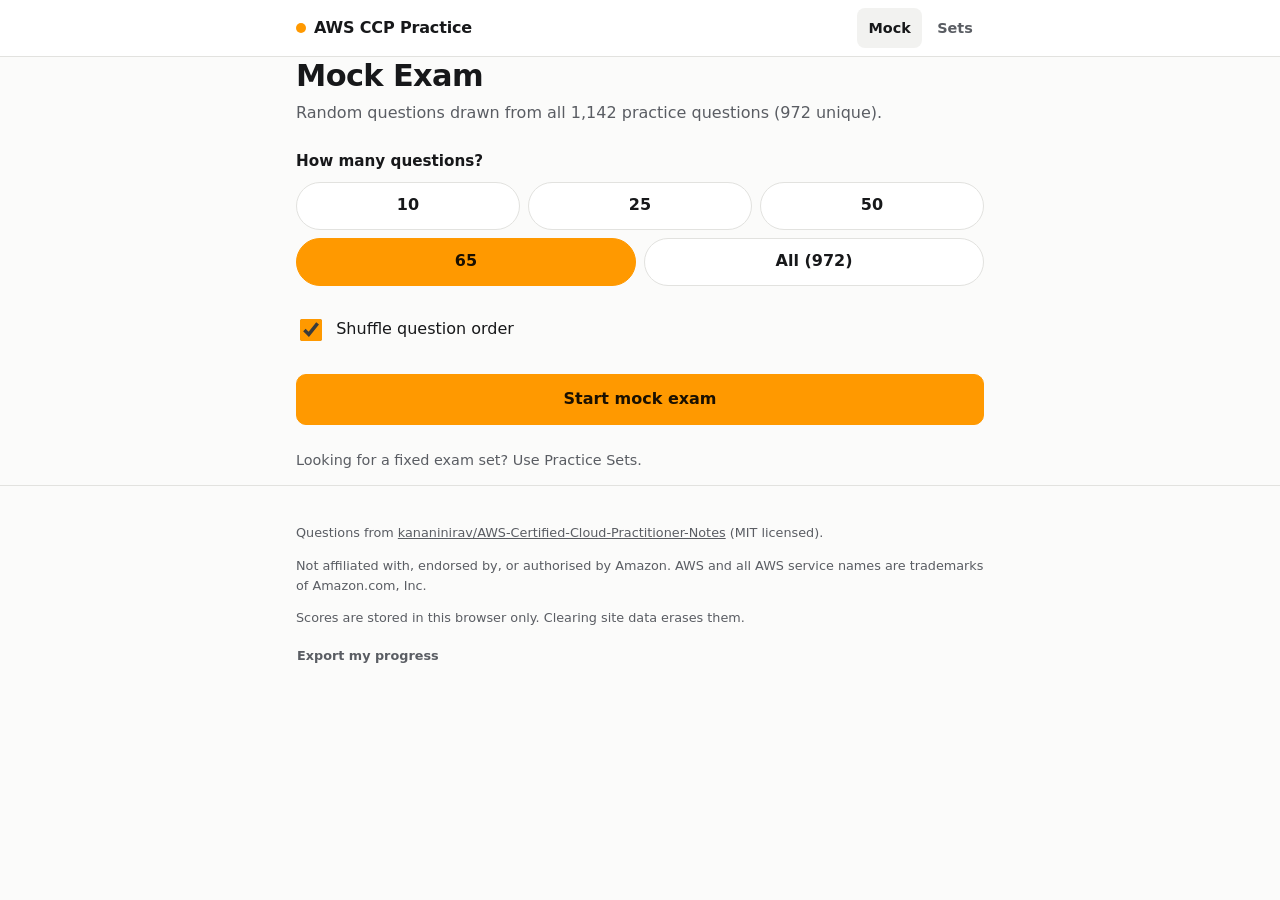
==== index.html @ cf1a23a7 "AWS CCP Practice: offline PWA reviewer for 1,142 Cloud Practitioner questions Static vanilla HTML/CS" ====
<!DOCTYPE html>
<html lang="en">
<head>
<meta charset="utf-8">
<meta name="viewport" content="width=device-width, initial-scale=1, viewport-fit=cover">
<title>Mock Exam · AWS CCP Practice</title>
<meta name="description" content="Practice for the AWS Certified Cloud Practitioner exam. 1,142 questions, works offline, scores stored on your device only.">
<meta name="theme-color" content="#ff9900">
<link rel="manifest" href="manifest.webmanifest">
<link rel="icon" href="assets/favicon.svg" type="image/svg+xml">
<link rel="apple-touch-icon" href="assets/icon-192.png">
<link rel="stylesheet" href="style.css">
<meta name="apple-mobile-web-app-capable" content="yes">
<meta name="apple-mobile-web-app-title" content="CCP Practice">
</head>
<body data-page="home">

<header class="site-header">
  <div class="wrap">
    <a class="brand" href="index.html"><span class="dot"></span>AWS CCP Practice</a>
    <nav class="nav" aria-label="Main">
      <a href="index.html" aria-current="page">Mock</a>
      <a href="sets.html">Sets</a>
    </nav>
  </div>
</header>

<main class="wrap" id="app">
  <p class="lede">Loading the question bank…</p>
</main>

<footer class="site-footer">
  <div class="wrap">
    <p>
      Questions from
      <a href="https://github.com/kananinirav/AWS-Certified-Cloud-Practitioner-Notes" target="_blank" rel="noopener noreferrer">kananinirav/AWS-Certified-Cloud-Practitioner-Notes</a>
      (MIT licensed).
    </p>
    <p>Not affiliated with, endorsed by, or authorised by Amazon. AWS and all AWS service names are trademarks of Amazon.com, Inc.</p>
    <p>Scores are stored in this browser only. Clearing site data erases them.</p>
    <p><button class="btn btn-ghost" type="button" id="export-btn" style="min-height:0;padding:.25rem 0">Export my progress</button></p>
  </div>
</footer>

<script src="app.js"></script>
<script>
  document.getElementById('export-btn').addEventListener('click', () => {
    const raw = localStorage.getItem('ccp:progress:v1') || '{}';
    const blob = new Blob([raw], { type: 'application/json' });
    const a = document.createElement('a');
    a.href = URL.createObjectURL(blob);
    a.download = 'aws-ccp-progress.json';
    a.click();
    URL.revokeObjectURL(a.href);
  });
</script>
</body>
</html>
---- style.css ----
/* ============================================================================
   AWS CCP Practice — styles. Accessible-minimal, mobile-first, one column.
   ========================================================================== */

:root {
  --accent: #ff9900;
  --accent-ink: #1a1000;
  --bg: #fbfbfa;
  --surface: #ffffff;
  --surface-2: #f2f2f0;
  --ink: #17181a;
  --ink-2: #5a5d63;
  --line: #e2e2df;
  --ok: #147a4b;
  --bad: #c0392b;
  --warn: #a63b00;
  --radius: 12px;
  --tap: 48px;
  --maxw: 720px;
  color-scheme: light dark;
}

@media (prefers-color-scheme: dark) {
  :root {
    --bg: #131416;
    --surface: #1c1e21;
    --surface-2: #25282c;
    --ink: #f0f1f3;
    --ink-2: #a2a7ae;
    --line: #33373c;
    --ok: #4ade80;
    --bad: #f87171;
    --warn: #fdba74;
    --accent-ink: #1a1000;
  }
}

* { box-sizing: border-box; }

html { -webkit-text-size-adjust: 100%; }

body {
  margin: 0;
  background: var(--bg);
  color: var(--ink);
  font-family: system-ui, -apple-system, "Segoe UI", Roboto, "Helvetica Neue", Arial, sans-serif;
  font-size: 1rem;
  line-height: 1.55;
  padding-bottom: env(safe-area-inset-bottom);
}

.wrap {
  max-width: var(--maxw);
  margin: 0 auto;
  padding: 0 1rem;
}

/* ------------------------------------------------------------------ header */

.site-header {
  border-bottom: 1px solid var(--line);
  background: var(--surface);
  position: sticky;
  top: 0;
  z-index: 20;
}

.site-header .wrap {
  display: flex;
  align-items: center;
  justify-content: space-between;
  gap: 0.75rem;
  min-height: 56px;
}

.brand {
  font-weight: 700;
  font-size: 1rem;
  letter-spacing: -0.01em;
  color: var(--ink);
  text-decoration: none;
  display: inline-flex;
  align-items: center;
  gap: 0.5rem;
}

.brand .dot {
  width: 10px;
  height: 10px;
  border-radius: 50%;
  background: var(--accent);
  flex: none;
}

.nav { display: flex; gap: 0.25rem; }

.nav a {
  color: var(--ink-2);
  text-decoration: none;
  font-size: 0.9rem;
  font-weight: 600;
  padding: 0.5rem 0.7rem;
  border-radius: 8px;
  min-height: 40px;
  display: inline-flex;
  align-items: center;
}

.nav a[aria-current="page"] { color: var(--ink); background: var(--surface-2); }
.nav a:hover { color: var(--ink); }

/* ------------------------------------------------------------------- main */

main { padding: 1.5rem 0 3rem; }

h1 { font-size: 1.5rem; line-height: 1.25; letter-spacing: -0.02em; margin: 0 0 0.4rem; }
h2 { font-size: 1.1rem; margin: 2rem 0 0.75rem; letter-spacing: -0.01em; }
p.lede { color: var(--ink-2); margin: 0 0 1.5rem; }

/* ------------------------------------------------------------------ cards */

.card {
  background: var(--surface);
  border: 1px solid var(--line);
  border-radius: var(--radius);
  padding: 1rem;
}

.set-list { display: grid; gap: 0.6rem; padding: 0; margin: 0; list-style: none; }

.set-item {
  display: flex;
  align-items: center;
  justify-content: space-between;
  gap: 0.75rem;
  width: 100%;
  min-height: var(--tap);
  padding: 0.8rem 1rem;
  background: var(--surface);
  border: 1px solid var(--line);
  border-radius: var(--radius);
  color: var(--ink);
  font: inherit;
  text-align: left;
  cursor: pointer;
}

.set-item:hover { border-color: var(--accent); }
.set-item:focus-visible { outline: 3px solid var(--accent); outline-offset: 2px; }

.set-item .name { font-weight: 600; }
.set-item .meta { color: var(--ink-2); font-size: 0.85rem; font-weight: 400; }

.badge {
  font-size: 0.78rem;
  font-weight: 700;
  padding: 0.25rem 0.5rem;
  border-radius: 999px;
  background: var(--surface-2);
  color: var(--ink-2);
  white-space: nowrap;
  flex: none;
}

.badge[data-tone="good"] { background: color-mix(in srgb, var(--ok) 18%, transparent); color: var(--ok); }
.badge[data-tone="mid"] { background: color-mix(in srgb, var(--accent) 25%, transparent); color: var(--warn); }
.badge[data-tone="bad"] { background: color-mix(in srgb, var(--bad) 16%, transparent); color: var(--bad); }

/* ----------------------------------------------------------------- inputs */

fieldset { border: 0; padding: 0; margin: 0 0 1.25rem; }
legend { font-weight: 700; font-size: 0.95rem; margin-bottom: 0.5rem; padding: 0; }

.chip-row { display: flex; flex-wrap: wrap; gap: 0.5rem; }

.chip {
  min-height: var(--tap);
  padding: 0.6rem 0.9rem;
  border-radius: 999px;
  border: 1.5px solid var(--line);
  background: var(--surface);
  color: var(--ink);
  font: inherit;
  font-weight: 600;
  font-variant-numeric: tabular-nums;
  cursor: pointer;
  flex: 1 1 calc(33.333% - 0.5rem);
  min-width: 0;
  white-space: nowrap;
}

.chip[aria-pressed="true"] {
  border-color: var(--accent);
  background: var(--accent);
  color: var(--accent-ink);
}

.chip:focus-visible { outline: 3px solid var(--accent); outline-offset: 2px; }

.switch {
  display: flex;
  align-items: center;
  gap: 0.7rem;
  min-height: var(--tap);
  cursor: pointer;
  user-select: none;
}

.switch input { width: 22px; height: 22px; accent-color: var(--accent); flex: none; }

/* ---------------------------------------------------------------- buttons */

.btn {
  display: inline-flex;
  align-items: center;
  justify-content: center;
  gap: 0.5rem;
  min-height: var(--tap);
  padding: 0.75rem 1.25rem;
  border-radius: 10px;
  border: 1.5px solid var(--line);
  background: var(--surface);
  color: var(--ink);
  font: inherit;
  font-weight: 650;
  cursor: pointer;
  text-decoration: none;
}

.btn:focus-visible { outline: 3px solid var(--accent); outline-offset: 2px; }
.btn:disabled { opacity: 0.45; cursor: not-allowed; }

.btn-primary {
  background: var(--accent);
  border-color: var(--accent);
  color: var(--accent-ink);
}

.btn-block { width: 100%; }
.btn-ghost { background: transparent; border-color: transparent; color: var(--ink-2); }
.btn-ghost:hover { background: var(--surface-2); color: var(--ink); }

.btn-row { display: flex; flex-wrap: wrap; gap: 0.6rem; margin-top: 1rem; }
.btn-row > .btn { flex: 1 1 auto; }

/* ------------------------------------------------------------ exam runner */

/* During an exam the screen is dedicated to the question: hide page chrome,
   and let the question list own the scroll. */
body.is-exam { padding-bottom: 0; }
body.is-exam .site-footer { display: none; }
body.is-exam main { padding: 0; }
body.is-exam .wrap { max-width: none; padding: 0; }

.exam {
  display: flex;
  flex-direction: column;
  min-height: calc(100dvh - 57px);
}

.exam-top { padding: 0.85rem 1rem 0; max-width: var(--maxw); margin: 0 auto; width: 100%; }

.progress {
  height: 6px;
  background: var(--surface-2);
  border-radius: 999px;
  overflow: hidden;
  margin-bottom: 0.55rem;
}

.progress > i {
  display: block;
  height: 100%;
  background: var(--accent);
  border-radius: 999px;
  transition: width 180ms ease;
}

@media (prefers-reduced-motion: reduce) {
  .progress > i { transition: none; }
}

.exam-stats {
  display: flex;
  justify-content: space-between;
  align-items: center;
  font-size: 0.85rem;
  color: var(--ink-2);
  gap: 0.5rem;
  max-width: var(--maxw);
  margin: 0 auto;
}

.exam-stats .clock { font-variant-numeric: tabular-nums; }

.exam-body { flex: 1; padding: 1.25rem 1rem 7rem; max-width: var(--maxw); margin: 0 auto; width: 100%; }

.exam-abandon {
  display: block;
  margin: 0 auto 1rem;
  max-width: var(--maxw);
}

.q-stem { font-size: 1.06rem; font-weight: 600; line-height: 1.5; margin: 0 0 1.1rem; }

.q-hint {
  display: inline-block;
  font-size: 0.78rem;
  font-weight: 700;
  text-transform: uppercase;
  letter-spacing: 0.04em;
  color: var(--warn);
  background: color-mix(in srgb, var(--accent) 20%, transparent);
  padding: 0.2rem 0.5rem;
  border-radius: 6px;
  margin-bottom: 0.7rem;
}

.options { display: grid; gap: 0.6rem; }

.option {
  display: flex;
  align-items: flex-start;
  gap: 0.75rem;
  padding: 0.85rem 1rem;
  min-height: var(--tap);
  border: 1.5px solid var(--line);
  border-radius: 10px;
  background: var(--surface);
  cursor: pointer;
  line-height: 1.45;
}

.option:hover { border-color: color-mix(in srgb, var(--accent) 60%, var(--line)); }

.option input {
  margin: 0.2rem 0 0;
  width: 20px;
  height: 20px;
  accent-color: var(--accent);
  flex: none;
}

.option .letter { font-weight: 700; color: var(--ink-2); flex: none; min-width: 1.1rem; }
.option:has(input:checked) { border-color: var(--accent); background: color-mix(in srgb, var(--accent) 8%, var(--surface)); }
.option:has(input:focus-visible) { outline: 3px solid var(--accent); outline-offset: 2px; }

/* Bottom action bar */
.exam-bar {
  position: fixed;
  left: 0;
  right: 0;
  bottom: 0;
  background: color-mix(in srgb, var(--surface) 92%, transparent);
  backdrop-filter: blur(8px);
  border-top: 1px solid var(--line);
  padding: 0.7rem 1rem calc(0.7rem + env(safe-area-inset-bottom));
  z-index: 30;
}

.exam-bar .inner {
  max-width: var(--maxw);
  margin: 0 auto;
  display: flex;
  align-items: center;
  gap: 0.5rem;
}

.exam-bar .btn { flex: 1 1 0; }

.counter-btn {
  flex: 0 0 auto;
  min-width: 76px;
  min-height: var(--tap);
  border-radius: 10px;
  border: 1.5px solid var(--line);
  background: var(--surface);
  color: var(--ink);
  font: inherit;
  font-weight: 700;
  font-variant-numeric: tabular-nums;
  cursor: pointer;
  padding: 0 0.5rem;
}

.counter-btn:focus-visible { outline: 3px solid var(--accent); outline-offset: 2px; }

/* Answer grid sheet */
.sheet-backdrop {
  position: fixed;
  inset: 0;
  background: rgba(0, 0, 0, 0.45);
  z-index: 40;
  display: flex;
  align-items: flex-end;
  justify-content: center;
}

.sheet {
  background: var(--surface);
  width: 100%;
  max-width: var(--maxw);
  border-radius: 16px 16px 0 0;
  padding: 1rem 1rem calc(1rem + env(safe-area-inset-bottom));
  max-height: 80dvh;
  overflow: auto;
}

.sheet h2 { margin: 0 0 0.75rem; font-size: 1rem; }

.grid { display: grid; grid-template-columns: repeat(auto-fill, minmax(46px, 1fr)); gap: 0.4rem; }

.grid button {
  min-height: 46px;
  border-radius: 8px;
  border: 1.5px solid var(--line);
  background: var(--surface);
  color: var(--ink-2);
  font: inherit;
  font-weight: 600;
  font-variant-numeric: tabular-nums;
  cursor: pointer;
}

.grid button[data-state="answered"] {
  background: color-mix(in srgb, var(--accent) 22%, var(--surface));
  border-color: color-mix(in srgb, var(--accent) 55%, var(--line));
  color: var(--ink);
}

/* Answering the current question should still read as "answered". */
.grid button[data-state="current"] {
  border-color: var(--accent);
  box-shadow: inset 0 0 0 2px var(--accent);
  color: var(--ink);
  font-weight: 800;
}

.grid button[data-state="current"][data-answered="true"] {
  background: color-mix(in srgb, var(--accent) 22%, var(--surface));
}

.grid button:focus-visible { outline: 3px solid var(--accent); outline-offset: 1px; }

.legend-row {
  display: flex;
  flex-wrap: wrap;
  gap: 1rem;
  margin: 0.9rem 0 0;
  font-size: 0.8rem;
  color: var(--ink-2);
}

.legend-row span { display: inline-flex; align-items: center; gap: 0.4rem; }
.legend-row i { width: 14px; height: 14px; border-radius: 4px; border: 1.5px solid var(--line); display: inline-block; }
.legend-row i[data-state="answered"] { background: color-mix(in srgb, var(--accent) 22%, var(--surface)); border-color: color-mix(in srgb, var(--accent) 55%, var(--line)); }

/* ----------------------------------------------------------------- results */

.score-hero {
  text-align: center;
  padding: 1.5rem 1rem;
  border-radius: var(--radius);
  background: var(--surface);
  border: 1px solid var(--line);
}

.score-big {
  font-size: 2.6rem;
  font-weight: 800;
  letter-spacing: -0.03em;
  line-height: 1.1;
  font-variant-numeric: tabular-nums;
}

.score-pct { color: var(--ink-2); font-size: 0.95rem; margin-top: 0.25rem; }

.review-list { display: grid; gap: 0.75rem; margin-top: 1rem; }

.review-item { border: 1px solid var(--line); border-radius: var(--radius); background: var(--surface); padding: 0.9rem 1rem; }
.review-item[data-result="correct"] { border-left: 4px solid var(--ok); }
.review-item[data-result="wrong"] { border-left: 4px solid var(--bad); }
.review-item[data-result="blank"] { border-left: 4px solid var(--ink-2); }

.review-item .rq { font-weight: 600; margin: 0 0 0.6rem; line-height: 1.45; }
.review-item .rq .num { color: var(--ink-2); font-weight: 700; margin-right: 0.4rem; }

.answer-line { font-size: 0.9rem; margin: 0.25rem 0; }
.answer-line .lbl { color: var(--ink-2); }
.answer-line .you { color: var(--bad); font-weight: 700; }
.answer-line .key { color: var(--ok); font-weight: 700; }
.answer-line .you.ok { color: var(--ok); }
.blank-note { color: var(--ink-2); font-style: italic; }

/* Review: full option text, with the correct answer and your pick marked */
.review-options {
  list-style: none;
  margin: 0.6rem 0 0;
  padding: 0;
  display: grid;
  gap: 0.35rem;
}

.review-option {
  display: grid;
  grid-template-columns: 1.1rem 1fr auto;
  gap: 0.55rem;
  align-items: baseline;
  padding: 0.5rem 0.7rem;
  border-radius: 8px;
  border: 1px solid var(--line);
  font-size: 0.92rem;
  line-height: 1.4;
}

.review-option .letter { color: var(--ink-2); font-weight: 700; }
.review-option .opt-text { min-width: 0; }

.review-option .opt-mark {
  font-size: 0.7rem;
  font-weight: 800;
  text-transform: uppercase;
  letter-spacing: 0.03em;
  white-space: nowrap;
  align-self: center;
}

/* The correct option is always shown, even if you got it wrong. */
.review-option[data-key="true"] {
  border-color: color-mix(in srgb, var(--ok) 55%, var(--line));
  background: color-mix(in srgb, var(--ok) 12%, var(--surface));
}
.review-option[data-key="true"] .letter { color: var(--ok); }
.review-option[data-key="true"] .opt-mark { color: var(--ok); }

/* What you picked, when it was wrong. */
.review-option[data-yours="true"][data-key="false"] {
  border-color: color-mix(in srgb, var(--bad) 55%, var(--line));
  background: color-mix(in srgb, var(--bad) 12%, var(--surface));
}
.review-option[data-yours="true"][data-key="false"] .letter { color: var(--bad); }
.review-option[data-yours="true"][data-key="false"] .opt-mark { color: var(--bad); }

.review-option[data-yours="true"][data-key="true"] .opt-mark { color: var(--ok); }

@media (max-width: 420px) {
  .review-option { grid-template-columns: 1.1rem 1fr; }
  .review-option .opt-mark { grid-column: 2; justify-self: start; }
}

.explain {
  margin-top: 0.7rem;
  padding-top: 0.7rem;
  border-top: 1px dashed var(--line);
  font-size: 0.9rem;
  color: var(--ink-2);
}

.explain a { color: var(--accent); word-break: break-word; }

/* ------------------------------------------------------------------ misc */

.site-footer {
  border-top: 1px solid var(--line);
  padding: 1.5rem 0 2rem;
  font-size: 0.8rem;
  color: var(--ink-2);
}

.site-footer a { color: var(--ink-2); }

.hide { display: none !important; }

.notice {
  background: var(--surface-2);
  border: 1px solid var(--line);
  border-radius: 10px;
  padding: 0.75rem 1rem;
  font-size: 0.88rem;
  color: var(--ink-2);
  margin: 1rem 0;
}

.empty { text-align: center; color: var(--ink-2); padding: 2rem 1rem; }

.row-between { display: flex; align-items: center; justify-content: space-between; gap: 0.75rem; }

.toggle-label { font-size: 0.9rem; color: var(--ink-2); }

@media (min-width: 640px) {
  h1 { font-size: 1.9rem; }
  .exam-body { padding-bottom: 6rem; }
}
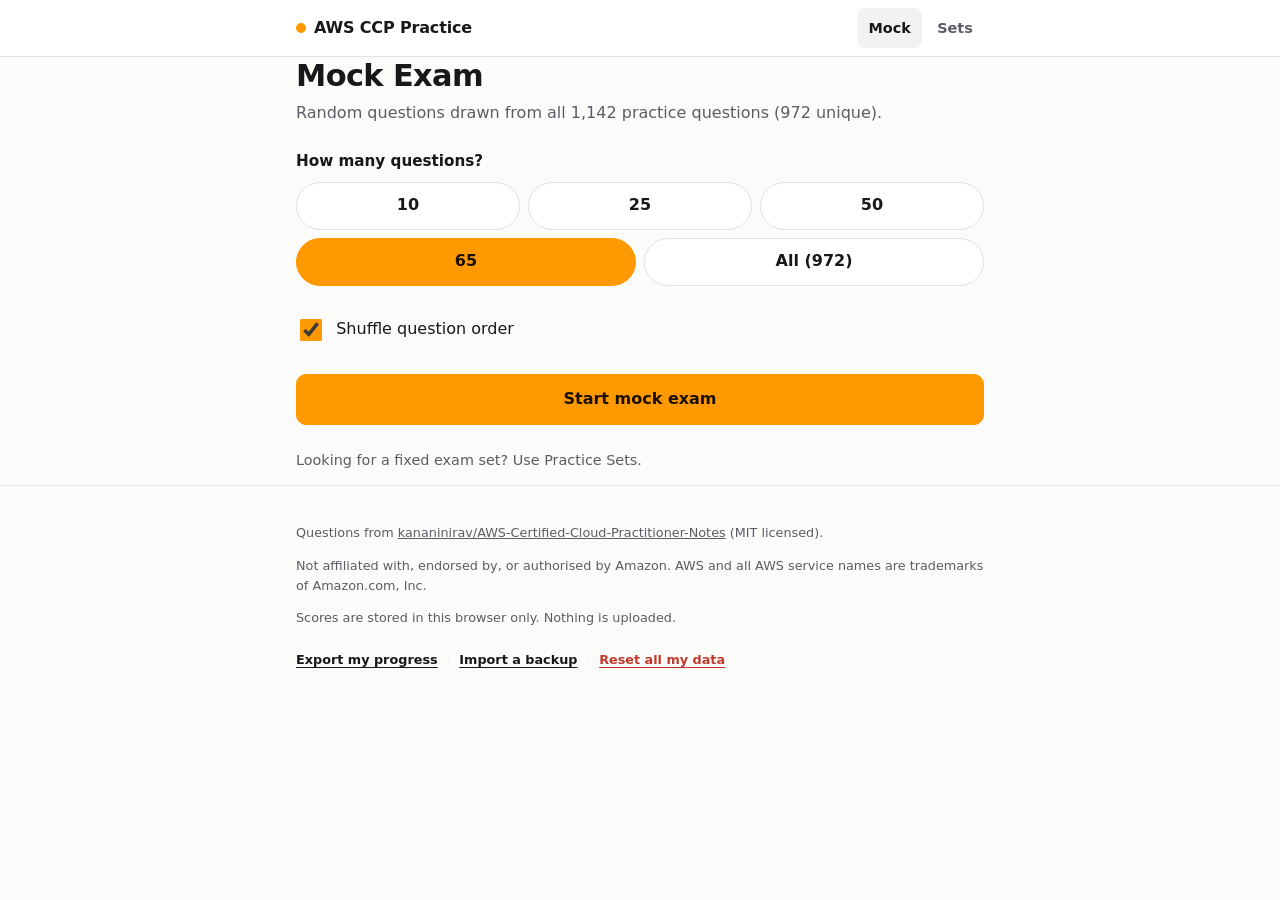
==== commit ef2df28e: "Add Reset all my data, plus import/export in a shared footer control Reset clears every ccp:* key be" ====
--- a/index.html
+++ b/index.html
@@ -37,22 +37,11 @@
       (MIT licensed).
     </p>
     <p>Not affiliated with, endorsed by, or authorised by Amazon. AWS and all AWS service names are trademarks of Amazon.com, Inc.</p>
-    <p>Scores are stored in this browser only. Clearing site data erases them.</p>
-    <p><button class="btn btn-ghost" type="button" id="export-btn" style="min-height:0;padding:.25rem 0">Export my progress</button></p>
+    <p>Scores are stored in this browser only. Nothing is uploaded.</p>
+    <div class="data-controls" data-data-controls></div>
   </div>
 </footer>
 
 <script src="app.js"></script>
-<script>
-  document.getElementById('export-btn').addEventListener('click', () => {
-    const raw = localStorage.getItem('ccp:progress:v1') || '{}';
-    const blob = new Blob([raw], { type: 'application/json' });
-    const a = document.createElement('a');
-    a.href = URL.createObjectURL(blob);
-    a.download = 'aws-ccp-progress.json';
-    a.click();
-    URL.revokeObjectURL(a.href);
-  });
-</script>
 </body>
 </html>
--- a/style.css
+++ b/style.css
@@ -569,6 +569,37 @@
 
 .site-footer a { color: var(--ink-2); }
 
+/* Footer data controls: Export · Import · Reset */
+.data-controls { margin-top: 1rem; }
+
+.data-controls-row {
+  display: flex;
+  flex-wrap: wrap;
+  align-items: center;
+  gap: 0.35rem 0.55rem;
+}
+
+.data-controls .sep { color: var(--line); }
+
+.btn-link {
+  background: none;
+  border: 0;
+  padding: 0.4rem 0;
+  font: inherit;
+  font-weight: 650;
+  color: var(--ink);
+  text-decoration: underline;
+  text-underline-offset: 3px;
+  cursor: pointer;
+  border-radius: 4px;
+}
+
+.btn-link:hover { color: var(--accent); }
+.btn-link:focus-visible { outline: 3px solid var(--accent); outline-offset: 2px; }
+
+.btn-link-danger { color: var(--bad); }
+.btn-link-danger:hover { color: var(--bad); filter: brightness(1.15); }
+
 .hide { display: none !important; }
 
 .notice {
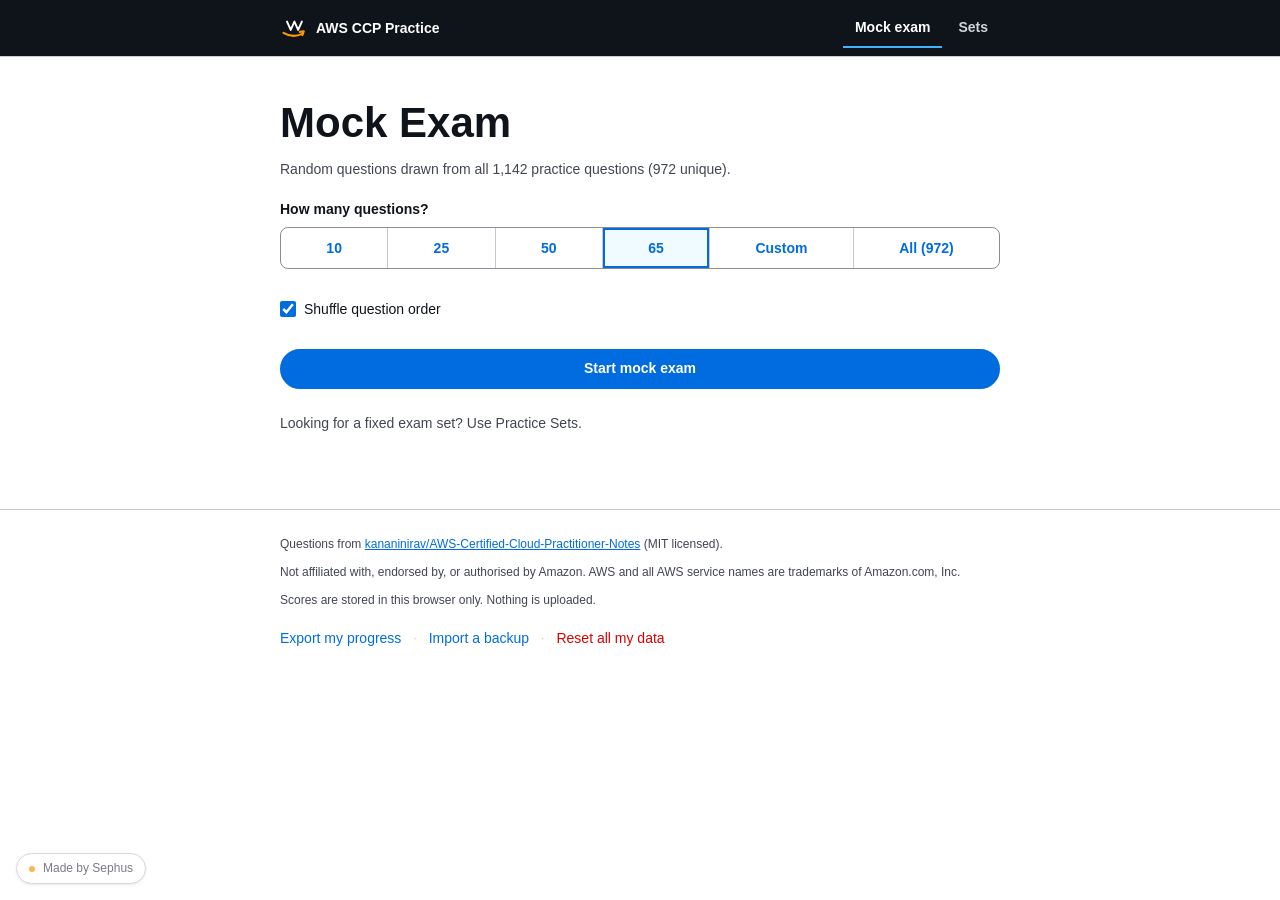
==== commit 689c8776: "Apply the AWS Cloudscape design system; add custom count and Sephus credit Design system: - style.cs" ====
--- a/index.html
+++ b/index.html
@@ -9,7 +9,7 @@
 <link rel="manifest" href="manifest.webmanifest">
 <link rel="icon" href="assets/favicon.svg" type="image/svg+xml">
 <link rel="apple-touch-icon" href="assets/icon-192.png">
-<link rel="stylesheet" href="style.css">
+<link rel="stylesheet" href="style.css?v=9">
 <meta name="apple-mobile-web-app-capable" content="yes">
 <meta name="apple-mobile-web-app-title" content="CCP Practice">
 </head>
@@ -17,10 +17,17 @@
 
 <header class="site-header">
   <div class="wrap">
-    <a class="brand" href="index.html"><span class="dot"></span>AWS CCP Practice</a>
+    <a class="brand" href="index.html">
+      <svg width="28" height="28" viewBox="0 0 32 32" aria-hidden="true" focusable="false">
+        <path d="M4 21.5c5.6 3.4 13 5 21.4 1.2" fill="none" stroke="#ff9900" stroke-width="2.4" stroke-linecap="round"/>
+        <path d="M22.6 20.4l4.6-.7-1.6 4.4" fill="none" stroke="#ff9900" stroke-width="2.4" stroke-linecap="round" stroke-linejoin="round"/>
+        <path d="M8 8.6l4.3 9.6 4.2-9.6 4.2 9.6L25 8.6" fill="none" stroke="#ffffff" stroke-width="2.2" stroke-linecap="round" stroke-linejoin="round"/>
+      </svg>
+      AWS CCP Practice
+    </a>
     <nav class="nav" aria-label="Main">
-      <a href="index.html" aria-current="page">Mock</a>
-      <a href="sets.html">Sets</a>
+      <a href="index.html" aria-current="page" title="Mock exam">Mock exam</a>
+      <a href="sets.html" title="Practice sets">Sets</a>
     </nav>
   </div>
 </header>
@@ -42,6 +49,6 @@
   </div>
 </footer>
 
-<script src="app.js"></script>
+<script src="app.js?v=9"></script>
 </body>
 </html>
--- a/style.css
+++ b/style.css
@@ -1,256 +1,709 @@
 /* ============================================================================
-   AWS CCP Practice — styles. Accessible-minimal, mobile-first, one column.
+   AWS CCP Practice — styles
+
+   Built on the AWS Cloudscape design system visual foundation.
+   https://cloudscape.design/foundation/visual-foundation/
+
+   Custom properties below mirror Cloudscape CTI token names
+   (Category > Type > Item > State), and their values are copied from the official
+   @cloudscape-design/design-tokens package (index-visual-refresh.json) rather than
+   eyeballed. Reference the variables below in component styles; never write raw
+   hex values inline.
+
+   We are not loading Cloudscape's React component library — this is vanilla DOM —
+   so the components here are custom, but they follow Cloudscape's visual specs:
+   pill buttons (radius 20px), 16px containers, 8px inputs, 14px Open Sans body,
+   blue primary actions, and strict light/dark parity.
    ========================================================================== */
 
 :root {
-  --accent: #ff9900;
-  --accent-ink: #1a1000;
-  --bg: #fbfbfa;
-  --surface: #ffffff;
-  --surface-2: #f2f2f0;
-  --ink: #17181a;
-  --ink-2: #5a5d63;
-  --line: #e2e2df;
-  --ok: #147a4b;
-  --bad: #c0392b;
-  --warn: #a63b00;
-  --radius: 12px;
-  --tap: 48px;
-  --maxw: 720px;
   color-scheme: light dark;
+
+  /* --- Typography ------------------------------------------------------- */
+  --font-family-base: 'Open Sans', 'Helvetica Neue', Roboto, Arial, sans-serif;
+  --font-family-monospace: Monaco, Menlo, Consolas, 'Courier Prime', Courier, monospace;
+
+  --font-size-body-s: 12px;
+  --font-size-body-m: 14px;
+  --font-size-heading-xs: 14px;
+  --font-size-heading-s: 16px;
+  --font-size-heading-m: 18px;
+  --font-size-heading-l: 20px;
+  --font-size-heading-xl: 24px;
+  --font-size-display-l: 42px;
+
+  --line-height-body-m: 20px;
+  --line-height-heading-l: 24px;
+
+  --font-weight-bold: 700;
+  --font-weight-normal: 400;
+
+  /* --- Border radii ----------------------------------------------------- */
+  --border-radius-container: 16px;
+  --border-radius-button: 20px;
+  --border-radius-input: 8px;
+  --border-radius-badge: 4px;
+  --border-radius-item: 8px;
+
+  --border-width-button: 2px;
+  --border-width-field: 1px;
+
+  /* --- Spacing (Cloudscape "comfortable" density) ----------------------- */
+  --space-xxxs: 2px;
+  --space-xxs: 4px;
+  --space-xs: 8px;
+  --space-s: 12px;
+  --space-m: 16px;
+  --space-l: 20px;
+  --space-xl: 24px;
+  --space-xxl: 32px;
+  --space-xxxl: 40px;
+
+  --space-container-horizontal: 20px;
+  --space-button-horizontal: 20px;
+  --space-card-horizontal: 20px;
+  --space-card-vertical: 16px;
+
+  /* --- Colour: light mode ----------------------------------------------- */
+  --color-background-layout-main: #ffffff;
+  --color-background-container-content: #ffffff;
+  --color-background-container-header: #ffffff;
+  --color-background-input-default: #ffffff;
+  --color-background-control-default: #ffffff;
+  --color-background-button-normal-default: #ffffff;
+  --color-background-button-normal-hover: #f0fbff;
+  --color-background-button-primary-default: #006ce0;
+  --color-background-button-primary-hover: #002b66;
+  --color-background-button-primary-active: #002b66;
+  --color-background-item-selected: #f0fbff;
+  --color-background-status-success: #effff1;
+  --color-background-status-error: #fff5f5;
+  --color-background-status-warning: #fffcef;
+  --color-background-status-info: #f0fbff;
+
+  --color-border-divider-default: #c6c6cd;
+  --color-border-input-default: #8c8c94;
+  --color-border-input-focused: #006ce0;
+  --color-border-item-focused: #006ce0;
+  --color-border-item-selected: #006ce0;
+  --color-border-button-normal-default: #006ce0;
+  --color-border-status-success: #00802f;
+  --color-border-status-error: #db0000;
+  --color-border-status-warning: #855900;
+
+  --color-text-body-default: #0f141a;
+  --color-text-body-secondary: #424650;
+  --color-text-heading-default: #0f141a;
+  --color-text-label: #0f141a;
+  --color-text-interactive-default: #424650;
+  --color-text-interactive-hover: #0f141a;
+  --color-text-accent: #006ce0;
+  --color-text-button-primary-default: #ffffff;
+  --color-text-button-normal-default: #006ce0;
+  --color-text-status-success: #00802f;
+  --color-text-status-error: #db0000;
+  --color-text-status-warning: #855900;
+  --color-text-status-info: #006ce0;
+
+  --color-background-control-checked: #006ce0;
+  --color-foreground-control-default: #ffffff;
+
+  --color-shadow-default: rgba(0, 7, 22, 0.12);
+  --color-shadow-scrim: rgba(0, 7, 22, 0.5);
 }
 
 @media (prefers-color-scheme: dark) {
   :root {
-    --bg: #131416;
-    --surface: #1c1e21;
-    --surface-2: #25282c;
-    --ink: #f0f1f3;
-    --ink-2: #a2a7ae;
-    --line: #33373c;
-    --ok: #4ade80;
-    --bad: #f87171;
-    --warn: #fdba74;
-    --accent-ink: #1a1000;
+    --color-background-layout-main: #161d26;
+    --color-background-container-content: #161d26;
+    --color-background-container-header: #161d26;
+    --color-background-input-default: #161d26;
+    --color-background-control-default: #161d26;
+    --color-background-button-normal-default: #161d26;
+    --color-background-button-normal-hover: #1b232d;
+    --color-background-button-primary-default: #42b4ff;
+    --color-background-button-primary-hover: #75cfff;
+    --color-background-button-primary-active: #42b4ff;
+    --color-background-item-selected: #001129;
+    --color-background-status-success: #001401;
+    --color-background-status-error: #1f0000;
+    --color-background-status-warning: #1f1200;
+    --color-background-status-info: #001129;
+
+    --color-border-divider-default: #424650;
+    --color-border-input-default: #656871;
+    --color-border-input-focused: #42b4ff;
+    --color-border-item-focused: #42b4ff;
+    --color-border-item-selected: #42b4ff;
+    --color-border-button-normal-default: #42b4ff;
+    --color-border-status-success: #2bb534;
+    --color-border-status-error: #ff7a7a;
+    --color-border-status-warning: #fbd332;
+
+    --color-text-body-default: #c6c6cd;
+    --color-text-body-secondary: #c6c6cd;
+    --color-text-heading-default: #ebebf0;
+    --color-text-label: #dedee3;
+    --color-text-interactive-default: #dedee3;
+    --color-text-interactive-hover: #f9f9fa;
+    --color-text-accent: #42b4ff;
+    --color-text-button-primary-default: #0f141a;
+    --color-text-button-normal-default: #42b4ff;
+    --color-text-status-success: #2bb534;
+    --color-text-status-error: #ff7a7a;
+    --color-text-status-warning: #fbd332;
+    --color-text-status-info: #42b4ff;
+
+    --color-background-control-checked: #42b4ff;
+    --color-foreground-control-default: #161d26;
+
+    --color-shadow-default: rgba(0, 0, 0, 0.4);
+    --color-shadow-scrim: rgba(0, 0, 0, 0.6);
   }
 }
 
-* { box-sizing: border-box; }
-
-html { -webkit-text-size-adjust: 100%; }
+/* ------------------------------------------------------------------ base */
+
+*,
+*::before,
+*::after {
+  box-sizing: border-box;
+}
+
+html {
+  -webkit-text-size-adjust: 100%;
+}
 
 body {
   margin: 0;
-  background: var(--bg);
-  color: var(--ink);
-  font-family: system-ui, -apple-system, "Segoe UI", Roboto, "Helvetica Neue", Arial, sans-serif;
-  font-size: 1rem;
-  line-height: 1.55;
+  background: var(--color-background-layout-main);
+  color: var(--color-text-body-default);
+  font-family: var(--font-family-base);
+  font-size: var(--font-size-body-m);
+  line-height: var(--line-height-body-m);
   padding-bottom: env(safe-area-inset-bottom);
+  -webkit-font-smoothing: antialiased;
 }
 
 .wrap {
-  max-width: var(--maxw);
+  max-width: 760px;
   margin: 0 auto;
-  padding: 0 1rem;
-}
-
-/* ------------------------------------------------------------------ header */
-
+  padding: 0 var(--space-container-horizontal);
+}
+
+/* ------------------------------------------------------------ typography */
+
+h1 {
+  font-size: var(--font-size-heading-xl);
+  line-height: 1.3;
+  font-weight: var(--font-weight-bold);
+  color: var(--color-text-heading-default);
+  letter-spacing: normal;
+  margin: 0 0 var(--space-xs);
+}
+
+h2 {
+  font-size: var(--font-size-heading-l);
+  line-height: var(--line-height-heading-l);
+  font-weight: var(--font-weight-bold);
+  color: var(--color-text-heading-default);
+  margin: var(--space-xl) 0 var(--space-s);
+}
+
+p {
+  margin: 0 0 var(--space-s);
+}
+
+.lede {
+  color: var(--color-text-body-secondary);
+  margin: 0 0 var(--space-l);
+}
+
+/* --------------------------------------------------------------- header */
+
+/* Cloudscape "home header" band: always dark, regardless of mode. */
 .site-header {
-  border-bottom: 1px solid var(--line);
-  background: var(--surface);
+  background: #0f141a;
   position: sticky;
   top: 0;
   z-index: 20;
+  box-shadow: 0 1px 0 rgba(0, 0, 0, 0.2);
 }
 
 .site-header .wrap {
   display: flex;
   align-items: center;
   justify-content: space-between;
-  gap: 0.75rem;
+  gap: var(--space-s);
   min-height: 56px;
+  flex-wrap: wrap;
+  padding-top: var(--space-xs);
+  padding-bottom: var(--space-xs);
 }
 
 .brand {
-  font-weight: 700;
-  font-size: 1rem;
-  letter-spacing: -0.01em;
-  color: var(--ink);
+  display: inline-flex;
+  align-items: center;
+  gap: var(--space-xs);
+  color: #ffffff;
+  font-weight: var(--font-weight-bold);
+  font-size: var(--font-size-heading-xs);
   text-decoration: none;
-  display: inline-flex;
-  align-items: center;
-  gap: 0.5rem;
-}
-
-.brand .dot {
-  width: 10px;
-  height: 10px;
-  border-radius: 50%;
-  background: var(--accent);
+  white-space: nowrap;
+  min-width: 0;
+}
+
+.brand:focus-visible {
+  outline: 2px solid #42b4ff;
+  outline-offset: 2px;
+  border-radius: var(--border-radius-badge);
+}
+
+/* The AWS smile-arrow, drawn small. Replaces the old orange dot. */
+.brand svg {
   flex: none;
-}
-
-.nav { display: flex; gap: 0.25rem; }
-
+  display: block;
+}
+
+.nav {
+  display: flex;
+  align-items: center;
+  gap: var(--space-xxs);
+}
+
+/* Cloudscape top-navigation links: subtle, underline on hover/current. */
 .nav a {
-  color: var(--ink-2);
+  color: #d1d5db;
   text-decoration: none;
-  font-size: 0.9rem;
-  font-weight: 600;
-  padding: 0.5rem 0.7rem;
-  border-radius: 8px;
+  font-size: var(--font-size-body-m);
+  font-weight: var(--font-weight-bold);
+  padding: var(--space-xs) var(--space-s);
+  border-radius: var(--border-radius-input);
   min-height: 40px;
   display: inline-flex;
   align-items: center;
-}
-
-.nav a[aria-current="page"] { color: var(--ink); background: var(--surface-2); }
-.nav a:hover { color: var(--ink); }
-
-/* ------------------------------------------------------------------- main */
-
-main { padding: 1.5rem 0 3rem; }
-
-h1 { font-size: 1.5rem; line-height: 1.25; letter-spacing: -0.02em; margin: 0 0 0.4rem; }
-h2 { font-size: 1.1rem; margin: 2rem 0 0.75rem; letter-spacing: -0.01em; }
-p.lede { color: var(--ink-2); margin: 0 0 1.5rem; }
-
-/* ------------------------------------------------------------------ cards */
-
-.card {
-  background: var(--surface);
-  border: 1px solid var(--line);
-  border-radius: var(--radius);
-  padding: 1rem;
-}
-
-.set-list { display: grid; gap: 0.6rem; padding: 0; margin: 0; list-style: none; }
-
+  border-bottom: 2px solid transparent;
+  white-space: nowrap;
+}
+
+.nav a:hover {
+  color: #ffffff;
+  background: rgba(255, 255, 255, 0.08);
+}
+
+.nav a[aria-current='page'] {
+  color: #ffffff;
+  border-bottom-color: #42b4ff;
+  border-radius: 0;
+}
+
+.nav a:focus-visible {
+  outline: 2px solid #42b4ff;
+  outline-offset: 2px;
+}
+
+/* ----------------------------------------------------------------- main */
+
+/* main carries .wrap too, so its horizontal padding would otherwise be reset by
+   .wrap's shorthand. Target the element's own role explicitly. */
+main,
+main.wrap {
+  padding-top: var(--space-xxl);
+  padding-bottom: var(--space-xxxl);
+}
+
+@media (min-width: 640px) {
+  main,
+  main.wrap {
+    padding-top: var(--space-xxxl);
+    padding-bottom: 64px;
+  }
+}
+
+/* ----------------------------------------------------------- containers */
+
+/* Cloudscape Container: 16px radius, header divider, padded content. */
+.container {
+  background: var(--color-background-container-content);
+  border: 1px solid var(--color-border-divider-default);
+  border-radius: var(--border-radius-container);
+  padding: var(--space-card-vertical) var(--space-card-horizontal);
+}
+
+.container-header {
+  font-size: var(--font-size-heading-s);
+  font-weight: var(--font-weight-bold);
+  color: var(--color-text-heading-default);
+  margin: 0 0 var(--space-s);
+}
+
+/* ------------------------------------------------------- button family */
+
+/* Cloudscape Button: pill, 2px border, bold label, 32px tall minimum. */
+.btn {
+  display: inline-flex;
+  align-items: center;
+  justify-content: center;
+  gap: var(--space-xs);
+  min-height: 40px;
+  padding: 8px var(--space-button-horizontal);
+  border-radius: var(--border-radius-button);
+  border: var(--border-width-button) solid var(--color-border-button-normal-default);
+  background: var(--color-background-button-normal-default);
+  color: var(--color-text-button-normal-default);
+  font-family: inherit;
+  font-size: var(--font-size-body-m);
+  font-weight: var(--font-weight-bold);
+  line-height: 1.4;
+  text-align: center;
+  text-decoration: none;
+  cursor: pointer;
+  transition: background-color 100ms linear, border-color 100ms linear;
+}
+
+.btn:hover {
+  background: var(--color-background-button-normal-hover);
+}
+
+.btn:focus-visible {
+  outline: 2px solid var(--color-border-item-focused);
+  outline-offset: 2px;
+}
+
+.btn:disabled {
+  border-color: var(--color-border-input-default);
+  background: transparent;
+  color: var(--color-text-body-secondary);
+  opacity: 0.6;
+  cursor: not-allowed;
+}
+
+/* The single primary action on a page. */
+.btn-primary {
+  background: var(--color-background-button-primary-default);
+  border-color: var(--color-background-button-primary-default);
+  color: var(--color-text-button-primary-default);
+}
+
+.btn-primary:hover {
+  background: var(--color-background-button-primary-hover);
+  border-color: var(--color-background-button-primary-hover);
+}
+
+.btn-primary:disabled {
+  background: var(--color-border-input-default);
+  border-color: var(--color-border-input-default);
+  color: var(--color-text-button-primary-default);
+  opacity: 0.5;
+}
+
+/* Destructive confirmation. Deliberately NOT primary: Cloudscape reserves the
+   primary variant for the page's main task. */
+.btn-danger {
+  border-color: var(--color-border-status-error);
+  background: transparent;
+  color: var(--color-text-status-error);
+}
+
+.btn-danger:hover {
+  background: var(--color-background-status-error);
+}
+
+/* Text-only action, for tertiary links in footers and toolbars. */
+.btn-link {
+  background: none;
+  border: 0;
+  padding: var(--space-xxs) 0;
+  font-family: inherit;
+  font-size: var(--font-size-body-m);
+  font-weight: var(--font-weight-normal);
+  color: var(--color-text-accent);
+  text-decoration: none;
+  cursor: pointer;
+  border-radius: var(--border-radius-badge);
+}
+
+.btn-link:hover {
+  color: var(--color-text-interactive-hover);
+  text-decoration: underline;
+}
+
+.btn-link:focus-visible {
+  outline: 2px solid var(--color-border-item-focused);
+  outline-offset: 2px;
+}
+
+.btn-link-danger {
+  color: var(--color-text-status-error);
+}
+
+.btn-link-danger:hover {
+  color: var(--color-text-status-error);
+}
+
+.btn-block {
+  width: 100%;
+}
+
+.btn-row {
+  display: flex;
+  flex-wrap: wrap;
+  align-items: center;
+  gap: var(--space-xs);
+  margin-top: var(--space-m);
+}
+
+/* --------------------------------------------------------------- fields */
+
+fieldset {
+  border: 0;
+  padding: 0;
+  margin: 0 0 var(--space-l);
+}
+
+legend,
+.field-label {
+  display: block;
+  font-size: var(--font-size-body-m);
+  font-weight: var(--font-weight-bold);
+  color: var(--color-text-label);
+  margin-bottom: var(--space-xs);
+  padding: 0;
+}
+
+/* Cloudscape segmented control for mutually-exclusive density options. */
+.segmented {
+  display: flex;
+  flex-wrap: wrap;
+  gap: 0;
+  width: 100%;
+  border: var(--border-width-field) solid var(--color-border-input-default);
+  border-radius: var(--border-radius-input);
+  overflow: hidden;
+  background: var(--color-background-input-default);
+}
+
+.segmented button {
+  flex: 1 1 auto;
+  min-width: 64px;
+  min-height: 40px;
+  padding: var(--space-xs) var(--space-s);
+  border: 0;
+  border-right: var(--border-width-field) solid var(--color-border-divider-default);
+  background: transparent;
+  color: var(--color-text-button-normal-default);
+  font-family: inherit;
+  font-size: var(--font-size-body-m);
+  font-weight: var(--font-weight-bold);
+  font-variant-numeric: tabular-nums;
+  cursor: pointer;
+  transition: background-color 100ms linear;
+}
+
+.segmented button:last-child {
+  border-right: 0;
+}
+
+.segmented button:hover {
+  background: var(--color-background-button-normal-hover);
+}
+
+.segmented button[aria-pressed='true'] {
+  background: var(--color-background-item-selected);
+  color: var(--color-text-accent);
+  box-shadow: inset 0 0 0 2px var(--color-border-item-selected);
+}
+
+.segmented button:focus-visible {
+  outline: 2px solid var(--color-border-item-focused);
+  outline-offset: -2px;
+}
+
+/* Cloudscape Input: 8px radius, 1px border, 40px tall focused ring. */
+.input {
+  display: block;
+  width: 100%;
+  max-width: 220px;
+  min-height: 40px;
+  padding: var(--space-xs) var(--space-s);
+  border: var(--border-width-field) solid var(--color-border-input-default);
+  border-radius: var(--border-radius-input);
+  background: var(--color-background-input-default);
+  color: var(--color-text-body-default);
+  font-family: inherit;
+  font-size: var(--font-size-body-m);
+  font-variant-numeric: tabular-nums;
+}
+
+.input:hover {
+  border-color: var(--color-border-item-focused);
+}
+
+.input:focus {
+  outline: none;
+  border-color: var(--color-border-input-focused);
+  box-shadow: inset 0 0 0 1px var(--color-border-input-focused);
+}
+
+.input[aria-invalid='true'] {
+  border-color: var(--color-border-status-error);
+}
+
+.input[aria-invalid='true']:focus {
+  border-color: var(--color-border-status-error);
+  box-shadow: inset 0 0 0 1px var(--color-border-status-error);
+}
+
+.field-hint {
+  display: block;
+  margin-top: var(--space-xxs);
+  font-size: var(--font-size-body-s);
+  color: var(--color-text-body-secondary);
+}
+
+.field-error {
+  display: block;
+  margin-top: var(--space-xxs);
+  font-size: var(--font-size-body-s);
+  font-weight: var(--font-weight-bold);
+  color: var(--color-text-status-error);
+}
+
+.field-error:empty {
+  display: none;
+}
+
+.custom-count {
+  margin-top: var(--space-s);
+  padding: var(--space-s) var(--space-m);
+  border: 1px solid var(--color-border-divider-default);
+  border-radius: var(--border-radius-input);
+  background: var(--color-background-container-content);
+}
+
+/* Checkbox row */.switch {
+  display: flex;
+  align-items: center;
+  gap: var(--space-xs);
+  min-height: 40px;
+  cursor: pointer;
+  user-select: none;
+  color: var(--color-text-label);
+  font-size: var(--font-size-body-m);
+}
+
+.switch input {
+  width: 16px;
+  height: 16px;
+  accent-color: var(--color-background-control-checked);
+  flex: none;
+  margin: 0;
+}
+
+.switch input:focus-visible {
+  outline: 2px solid var(--color-border-item-focused);
+  outline-offset: 2px;
+}
+
+/* ------------------------------------------------------------ set list */
+
+.set-list {
+  display: grid;
+  gap: var(--space-xs);
+  padding: 0;
+  margin: 0;
+  list-style: none;
+}
+
+/* Behaves like a Cloudscape "cards" resource row. */
 .set-item {
   display: flex;
   align-items: center;
   justify-content: space-between;
-  gap: 0.75rem;
+  gap: var(--space-s);
   width: 100%;
-  min-height: var(--tap);
-  padding: 0.8rem 1rem;
-  background: var(--surface);
-  border: 1px solid var(--line);
-  border-radius: var(--radius);
-  color: var(--ink);
+  min-height: 56px;
+  padding: var(--space-s) var(--space-l);
+  background: var(--color-background-container-content);
+  border: 1px solid var(--color-border-divider-default);
+  border-radius: var(--border-radius-container);
+  color: var(--color-text-body-default);
   font: inherit;
   text-align: left;
   cursor: pointer;
 }
 
-.set-item:hover { border-color: var(--accent); }
-.set-item:focus-visible { outline: 3px solid var(--accent); outline-offset: 2px; }
-
-.set-item .name { font-weight: 600; }
-.set-item .meta { color: var(--ink-2); font-size: 0.85rem; font-weight: 400; }
-
+.set-item:hover {
+  border-color: var(--color-border-item-selected);
+  background: var(--color-background-item-selected);
+}
+
+.set-item:focus-visible {
+  outline: 2px solid var(--color-border-item-focused);
+  outline-offset: 2px;
+}
+
+.set-item .name {
+  font-size: var(--font-size-heading-xs);
+  font-weight: var(--font-weight-bold);
+  color: var(--color-text-heading-default);
+}
+
+.set-item .meta {
+  font-size: var(--font-size-body-s);
+  color: var(--color-text-body-secondary);
+  font-weight: var(--font-weight-normal);
+}
+
+/* Cloudscape badge: 4px radius, small bold text, status-tinted. */
 .badge {
-  font-size: 0.78rem;
-  font-weight: 700;
-  padding: 0.25rem 0.5rem;
-  border-radius: 999px;
-  background: var(--surface-2);
-  color: var(--ink-2);
+  flex: none;
+  font-size: var(--font-size-body-s);
+  font-weight: var(--font-weight-bold);
+  padding: 2px var(--space-xs);
+  border-radius: var(--border-radius-badge);
+  background: var(--color-background-status-info);
+  color: var(--color-text-status-info);
+  border: 1px solid transparent;
   white-space: nowrap;
-  flex: none;
-}
-
-.badge[data-tone="good"] { background: color-mix(in srgb, var(--ok) 18%, transparent); color: var(--ok); }
-.badge[data-tone="mid"] { background: color-mix(in srgb, var(--accent) 25%, transparent); color: var(--warn); }
-.badge[data-tone="bad"] { background: color-mix(in srgb, var(--bad) 16%, transparent); color: var(--bad); }
-
-/* ----------------------------------------------------------------- inputs */
-
-fieldset { border: 0; padding: 0; margin: 0 0 1.25rem; }
-legend { font-weight: 700; font-size: 0.95rem; margin-bottom: 0.5rem; padding: 0; }
-
-.chip-row { display: flex; flex-wrap: wrap; gap: 0.5rem; }
-
-.chip {
-  min-height: var(--tap);
-  padding: 0.6rem 0.9rem;
-  border-radius: 999px;
-  border: 1.5px solid var(--line);
-  background: var(--surface);
-  color: var(--ink);
-  font: inherit;
-  font-weight: 600;
-  font-variant-numeric: tabular-nums;
-  cursor: pointer;
-  flex: 1 1 calc(33.333% - 0.5rem);
-  min-width: 0;
-  white-space: nowrap;
-}
-
-.chip[aria-pressed="true"] {
-  border-color: var(--accent);
-  background: var(--accent);
-  color: var(--accent-ink);
-}
-
-.chip:focus-visible { outline: 3px solid var(--accent); outline-offset: 2px; }
-
-.switch {
-  display: flex;
-  align-items: center;
-  gap: 0.7rem;
-  min-height: var(--tap);
-  cursor: pointer;
-  user-select: none;
-}
-
-.switch input { width: 22px; height: 22px; accent-color: var(--accent); flex: none; }
-
-/* ---------------------------------------------------------------- buttons */
-
-.btn {
-  display: inline-flex;
-  align-items: center;
-  justify-content: center;
-  gap: 0.5rem;
-  min-height: var(--tap);
-  padding: 0.75rem 1.25rem;
-  border-radius: 10px;
-  border: 1.5px solid var(--line);
-  background: var(--surface);
-  color: var(--ink);
-  font: inherit;
-  font-weight: 650;
-  cursor: pointer;
-  text-decoration: none;
-}
-
-.btn:focus-visible { outline: 3px solid var(--accent); outline-offset: 2px; }
-.btn:disabled { opacity: 0.45; cursor: not-allowed; }
-
-.btn-primary {
-  background: var(--accent);
-  border-color: var(--accent);
-  color: var(--accent-ink);
-}
-
-.btn-block { width: 100%; }
-.btn-ghost { background: transparent; border-color: transparent; color: var(--ink-2); }
-.btn-ghost:hover { background: var(--surface-2); color: var(--ink); }
-
-.btn-row { display: flex; flex-wrap: wrap; gap: 0.6rem; margin-top: 1rem; }
-.btn-row > .btn { flex: 1 1 auto; }
-
-/* ------------------------------------------------------------ exam runner */
-
-/* During an exam the screen is dedicated to the question: hide page chrome,
-   and let the question list own the scroll. */
-body.is-exam { padding-bottom: 0; }
-body.is-exam .site-footer { display: none; }
-body.is-exam main { padding: 0; }
-body.is-exam .wrap { max-width: none; padding: 0; }
+}
+
+.badge[data-tone='good'] {
+  background: var(--color-background-status-success);
+  color: var(--color-text-status-success);
+  border-color: var(--color-border-status-success);
+}
+
+.badge[data-tone='mid'] {
+  background: var(--color-background-status-warning);
+  color: var(--color-text-status-warning);
+  border-color: var(--color-border-status-warning);
+}
+
+.badge[data-tone='bad'] {
+  background: var(--color-background-status-error);
+  color: var(--color-text-status-error);
+  border-color: var(--color-border-status-error);
+}
+
+/* ---------------------------------------------------------- exam runner */
+
+body.is-exam {
+  padding-bottom: 0;
+}
+
+body.is-exam .site-footer {
+  display: none;
+}
+
+body.is-exam main {
+  padding: 0;
+}
+
+body.is-exam .wrap {
+  max-width: none;
+  padding: 0;
+}
 
 .exam {
   display: flex;
@@ -258,367 +711,686 @@
   min-height: calc(100dvh - 57px);
 }
 
-.exam-top { padding: 0.85rem 1rem 0; max-width: var(--maxw); margin: 0 auto; width: 100%; }
-
+.exam-top {
+  padding: var(--space-m) var(--space-container-horizontal) 0;
+  max-width: 760px;
+  margin: 0 auto;
+  width: 100%;
+}
+
+/* Cloudscape-style progress bar. */
 .progress {
-  height: 6px;
-  background: var(--surface-2);
-  border-radius: 999px;
+  height: 8px;
+  background: var(--color-border-divider-default);
+  border-radius: 4px;
   overflow: hidden;
-  margin-bottom: 0.55rem;
+  margin-bottom: var(--space-xs);
 }
 
 .progress > i {
   display: block;
   height: 100%;
-  background: var(--accent);
-  border-radius: 999px;
+  background: var(--color-background-button-primary-default);
+  border-radius: 4px;
   transition: width 180ms ease;
 }
 
 @media (prefers-reduced-motion: reduce) {
-  .progress > i { transition: none; }
+  .progress > i {
+    transition: none;
+  }
 }
 
 .exam-stats {
   display: flex;
   justify-content: space-between;
   align-items: center;
-  font-size: 0.85rem;
-  color: var(--ink-2);
-  gap: 0.5rem;
-  max-width: var(--maxw);
+  gap: var(--space-xs);
+  font-size: var(--font-size-body-s);
+  color: var(--color-text-body-secondary);
+  max-width: 760px;
   margin: 0 auto;
 }
 
-.exam-stats .clock { font-variant-numeric: tabular-nums; }
-
-.exam-body { flex: 1; padding: 1.25rem 1rem 7rem; max-width: var(--maxw); margin: 0 auto; width: 100%; }
-
-.exam-abandon {
-  display: block;
-  margin: 0 auto 1rem;
-  max-width: var(--maxw);
-}
-
-.q-stem { font-size: 1.06rem; font-weight: 600; line-height: 1.5; margin: 0 0 1.1rem; }
-
+.exam-stats .clock {
+  font-variant-numeric: tabular-nums;
+}
+
+.exam-body {
+  flex: 1;
+  padding: var(--space-l) var(--space-container-horizontal) 7rem;
+  max-width: 760px;
+  margin: 0 auto;
+  width: 100%;
+}
+
+.q-stem {
+  font-size: var(--font-size-heading-s);
+  line-height: 1.5;
+  font-weight: var(--font-weight-bold);
+  color: var(--color-text-heading-default);
+  margin: 0 0 var(--space-m);
+}
+
+/* Cloudscape "info" flashbar used for the multi-select hint. */
 .q-hint {
   display: inline-block;
-  font-size: 0.78rem;
-  font-weight: 700;
-  text-transform: uppercase;
-  letter-spacing: 0.04em;
-  color: var(--warn);
-  background: color-mix(in srgb, var(--accent) 20%, transparent);
-  padding: 0.2rem 0.5rem;
-  border-radius: 6px;
-  margin-bottom: 0.7rem;
-}
-
-.options { display: grid; gap: 0.6rem; }
-
+  font-size: var(--font-size-body-s);
+  font-weight: var(--font-weight-bold);
+  color: var(--color-text-status-info);
+  background: var(--color-background-status-info);
+  border-left: 2px solid var(--color-text-status-info);
+  padding: var(--space-xxs) var(--space-xs);
+  margin-bottom: var(--space-s);
+  border-radius: 0 var(--border-radius-badge) var(--border-radius-badge) 0;
+}
+
+.options {
+  display: grid;
+  gap: var(--space-xs);
+}
+
+/* Option row: Cloudscape radio/checkbox with a bordered tile. */
 .option {
   display: flex;
   align-items: flex-start;
-  gap: 0.75rem;
-  padding: 0.85rem 1rem;
-  min-height: var(--tap);
-  border: 1.5px solid var(--line);
-  border-radius: 10px;
-  background: var(--surface);
+  gap: var(--space-s);
+  padding: var(--space-s) var(--space-m);
+  min-height: 48px;
+  border: var(--border-width-field) solid var(--color-border-input-default);
+  border-radius: var(--border-radius-input);
+  background: var(--color-background-input-default);
+  color: var(--color-text-body-default);
   cursor: pointer;
-  line-height: 1.45;
-}
-
-.option:hover { border-color: color-mix(in srgb, var(--accent) 60%, var(--line)); }
+  line-height: 1.5;
+}
+
+.option:hover {
+  border-color: var(--color-border-item-focused);
+}
 
 .option input {
-  margin: 0.2rem 0 0;
-  width: 20px;
-  height: 20px;
-  accent-color: var(--accent);
+  margin: 2px 0 0;
+  width: 16px;
+  height: 16px;
+  accent-color: var(--color-background-control-checked);
   flex: none;
 }
 
-.option .letter { font-weight: 700; color: var(--ink-2); flex: none; min-width: 1.1rem; }
-.option:has(input:checked) { border-color: var(--accent); background: color-mix(in srgb, var(--accent) 8%, var(--surface)); }
-.option:has(input:focus-visible) { outline: 3px solid var(--accent); outline-offset: 2px; }
-
-/* Bottom action bar */
+.option .letter {
+  flex: none;
+  min-width: 1.1rem;
+  font-weight: var(--font-weight-bold);
+  color: var(--color-text-body-secondary);
+}
+
+.option:has(input:checked) {
+  border-color: var(--color-border-item-selected);
+  box-shadow: inset 0 0 0 1px var(--color-border-item-selected);
+  background: var(--color-background-item-selected);
+}
+
+.option:has(input:checked) .letter {
+  color: var(--color-text-accent);
+}
+
+.option:has(input:focus-visible) {
+  outline: 2px solid var(--color-border-item-focused);
+  outline-offset: 2px;
+}
+
+/* Sticky action bar */
 .exam-bar {
   position: fixed;
   left: 0;
   right: 0;
   bottom: 0;
-  background: color-mix(in srgb, var(--surface) 92%, transparent);
-  backdrop-filter: blur(8px);
-  border-top: 1px solid var(--line);
-  padding: 0.7rem 1rem calc(0.7rem + env(safe-area-inset-bottom));
   z-index: 30;
+  background: var(--color-background-container-content);
+  border-top: 1px solid var(--color-border-divider-default);
+  padding: var(--space-s) var(--space-container-horizontal)
+    calc(var(--space-s) + env(safe-area-inset-bottom));
 }
 
 .exam-bar .inner {
-  max-width: var(--maxw);
+  max-width: 760px;
   margin: 0 auto;
   display: flex;
   align-items: center;
-  gap: 0.5rem;
-}
-
-.exam-bar .btn { flex: 1 1 0; }
+  gap: var(--space-xs);
+}
+
+.exam-bar .btn {
+  flex: 1 1 0;
+}
 
 .counter-btn {
   flex: 0 0 auto;
-  min-width: 76px;
-  min-height: var(--tap);
-  border-radius: 10px;
-  border: 1.5px solid var(--line);
-  background: var(--surface);
-  color: var(--ink);
+  min-width: 80px;
+  min-height: 40px;
+  padding: 0 var(--space-xs);
+  border-radius: var(--border-radius-button);
+  border: var(--border-width-button) solid var(--color-border-button-normal-default);
+  background: var(--color-background-button-normal-default);
+  color: var(--color-text-button-normal-default);
   font: inherit;
-  font-weight: 700;
+  font-weight: var(--font-weight-bold);
   font-variant-numeric: tabular-nums;
   cursor: pointer;
-  padding: 0 0.5rem;
-}
-
-.counter-btn:focus-visible { outline: 3px solid var(--accent); outline-offset: 2px; }
-
-/* Answer grid sheet */
+}
+
+.counter-btn:hover {
+  background: var(--color-background-button-normal-hover);
+}
+
+.counter-btn:focus-visible {
+  outline: 2px solid var(--color-border-item-focused);
+  outline-offset: 2px;
+}
+
+.exam-abandon {
+  display: block;
+  margin: 0 auto var(--space-m);
+  max-width: 760px;
+}
+
+/* ---------------------------------------------- modal / sheet (dialog) */
+
 .sheet-backdrop {
   position: fixed;
   inset: 0;
-  background: rgba(0, 0, 0, 0.45);
   z-index: 40;
   display: flex;
   align-items: flex-end;
   justify-content: center;
-}
-
+  background: var(--color-shadow-scrim);
+  padding: 0;
+}
+
+@media (min-width: 600px) {
+  .sheet-backdrop {
+    align-items: center;
+    padding: var(--space-l);
+  }
+}
+
+/* Cloudscape Modal: 16px radius, header divider, footer actions. */
 .sheet {
-  background: var(--surface);
   width: 100%;
-  max-width: var(--maxw);
-  border-radius: 16px 16px 0 0;
-  padding: 1rem 1rem calc(1rem + env(safe-area-inset-bottom));
-  max-height: 80dvh;
+  max-width: 600px;
+  max-height: 85dvh;
   overflow: auto;
-}
-
-.sheet h2 { margin: 0 0 0.75rem; font-size: 1rem; }
-
-.grid { display: grid; grid-template-columns: repeat(auto-fill, minmax(46px, 1fr)); gap: 0.4rem; }
+  background: var(--color-background-container-content);
+  border-radius: var(--border-radius-container) var(--border-radius-container) 0 0;
+  padding: var(--space-l) var(--space-container-horizontal)
+    calc(var(--space-l) + env(safe-area-inset-bottom));
+  box-shadow: 0 4px 20px var(--color-shadow-default);
+}
+
+@media (min-width: 600px) {
+  .sheet {
+    border-radius: var(--border-radius-container);
+    padding-bottom: var(--space-l);
+  }
+}
+
+.sheet h2 {
+  margin: 0 0 var(--space-s);
+  font-size: var(--font-size-heading-m);
+  padding-bottom: var(--space-s);
+  border-bottom: 1px solid var(--color-border-divider-default);
+}
+
+/* Answer grid */
+.grid {
+  display: grid;
+  grid-template-columns: repeat(auto-fill, minmax(48px, 1fr));
+  gap: var(--space-xs);
+}
 
 .grid button {
-  min-height: 46px;
-  border-radius: 8px;
-  border: 1.5px solid var(--line);
-  background: var(--surface);
-  color: var(--ink-2);
+  min-height: 44px;
+  border-radius: var(--border-radius-input);
+  border: var(--border-width-field) solid var(--color-border-input-default);
+  background: var(--color-background-input-default);
+  color: var(--color-text-body-secondary);
   font: inherit;
-  font-weight: 600;
+  font-weight: var(--font-weight-bold);
   font-variant-numeric: tabular-nums;
   cursor: pointer;
 }
 
-.grid button[data-state="answered"] {
-  background: color-mix(in srgb, var(--accent) 22%, var(--surface));
-  border-color: color-mix(in srgb, var(--accent) 55%, var(--line));
-  color: var(--ink);
-}
-
-/* Answering the current question should still read as "answered". */
-.grid button[data-state="current"] {
-  border-color: var(--accent);
-  box-shadow: inset 0 0 0 2px var(--accent);
-  color: var(--ink);
-  font-weight: 800;
-}
-
-.grid button[data-state="current"][data-answered="true"] {
-  background: color-mix(in srgb, var(--accent) 22%, var(--surface));
-}
-
-.grid button:focus-visible { outline: 3px solid var(--accent); outline-offset: 1px; }
+.grid button:hover {
+  border-color: var(--color-border-item-focused);
+}
+
+.grid button[data-state='answered'] {
+  background: var(--color-background-item-selected);
+  border-color: var(--color-border-item-selected);
+  color: var(--color-text-accent);
+}
+
+.grid button[data-state='current'] {
+  border-color: var(--color-border-item-selected);
+  box-shadow: inset 0 0 0 2px var(--color-border-item-selected);
+  color: var(--color-text-heading-default);
+  font-weight: var(--font-weight-bold);
+}
+
+.grid button[data-state='current'][data-answered='true'] {
+  background: var(--color-background-item-selected);
+}
+
+.grid button:focus-visible {
+  outline: 2px solid var(--color-border-item-focused);
+  outline-offset: 1px;
+}
 
 .legend-row {
   display: flex;
   flex-wrap: wrap;
-  gap: 1rem;
-  margin: 0.9rem 0 0;
-  font-size: 0.8rem;
-  color: var(--ink-2);
-}
-
-.legend-row span { display: inline-flex; align-items: center; gap: 0.4rem; }
-.legend-row i { width: 14px; height: 14px; border-radius: 4px; border: 1.5px solid var(--line); display: inline-block; }
-.legend-row i[data-state="answered"] { background: color-mix(in srgb, var(--accent) 22%, var(--surface)); border-color: color-mix(in srgb, var(--accent) 55%, var(--line)); }
-
-/* ----------------------------------------------------------------- results */
+  gap: var(--space-m);
+  margin: var(--space-s) 0 0;
+  font-size: var(--font-size-body-s);
+  color: var(--color-text-body-secondary);
+}
+
+.legend-row span {
+  display: inline-flex;
+  align-items: center;
+  gap: var(--space-xxs);
+}
+
+.legend-row i {
+  display: inline-block;
+  width: 14px;
+  height: 14px;
+  border-radius: 3px;
+  border: var(--border-width-field) solid var(--color-border-input-default);
+}
+
+.legend-row i[data-state='answered'] {
+  background: var(--color-background-item-selected);
+  border-color: var(--color-border-item-selected);
+}
+
+/* -------------------------------------------------------------- results */
 
 .score-hero {
   text-align: center;
-  padding: 1.5rem 1rem;
-  border-radius: var(--radius);
-  background: var(--surface);
-  border: 1px solid var(--line);
+  padding: var(--space-xl) var(--space-m);
+  background: var(--color-background-container-content);
+  border: 1px solid var(--color-border-divider-default);
+  border-radius: var(--border-radius-container);
 }
 
 .score-big {
-  font-size: 2.6rem;
-  font-weight: 800;
-  letter-spacing: -0.03em;
+  font-size: var(--font-size-display-l);
   line-height: 1.1;
+  font-weight: var(--font-weight-bold);
+  color: var(--color-text-heading-default);
   font-variant-numeric: tabular-nums;
 }
 
-.score-pct { color: var(--ink-2); font-size: 0.95rem; margin-top: 0.25rem; }
-
-.review-list { display: grid; gap: 0.75rem; margin-top: 1rem; }
-
-.review-item { border: 1px solid var(--line); border-radius: var(--radius); background: var(--surface); padding: 0.9rem 1rem; }
-.review-item[data-result="correct"] { border-left: 4px solid var(--ok); }
-.review-item[data-result="wrong"] { border-left: 4px solid var(--bad); }
-.review-item[data-result="blank"] { border-left: 4px solid var(--ink-2); }
-
-.review-item .rq { font-weight: 600; margin: 0 0 0.6rem; line-height: 1.45; }
-.review-item .rq .num { color: var(--ink-2); font-weight: 700; margin-right: 0.4rem; }
-
-.answer-line { font-size: 0.9rem; margin: 0.25rem 0; }
-.answer-line .lbl { color: var(--ink-2); }
-.answer-line .you { color: var(--bad); font-weight: 700; }
-.answer-line .key { color: var(--ok); font-weight: 700; }
-.answer-line .you.ok { color: var(--ok); }
-.blank-note { color: var(--ink-2); font-style: italic; }
-
-/* Review: full option text, with the correct answer and your pick marked */
+.score-pct {
+  margin-top: var(--space-xxs);
+  font-size: var(--font-size-body-m);
+  color: var(--color-text-body-secondary);
+}
+
+.review-list {
+  display: grid;
+  gap: var(--space-s);
+  margin-top: var(--space-m);
+}
+
+/* Cloudscape container with a status-coloured left border. */
+.review-item {
+  padding: var(--space-m) var(--space-l);
+  background: var(--color-background-container-content);
+  border: 1px solid var(--color-border-divider-default);
+  border-radius: var(--border-radius-container);
+}
+
+.review-item[data-result='correct'] {
+  border-left: 4px solid var(--color-border-status-success);
+}
+
+.review-item[data-result='wrong'] {
+  border-left: 4px solid var(--color-border-status-error);
+}
+
+.review-item[data-result='blank'] {
+  border-left: 4px solid var(--color-border-input-default);
+}
+
+.review-item .rq {
+  margin: 0 0 var(--space-s);
+  font-size: var(--font-size-heading-xs);
+  font-weight: var(--font-weight-bold);
+  color: var(--color-text-heading-default);
+  line-height: 1.5;
+}
+
+.review-item .rq .num {
+  margin-right: var(--space-xxs);
+  color: var(--color-text-body-secondary);
+  font-weight: var(--font-weight-bold);
+}
+
 .review-options {
   list-style: none;
-  margin: 0.6rem 0 0;
+  display: grid;
+  gap: var(--space-xxs);
+  margin: 0;
   padding: 0;
-  display: grid;
-  gap: 0.35rem;
 }
 
 .review-option {
   display: grid;
   grid-template-columns: 1.1rem 1fr auto;
-  gap: 0.55rem;
+  gap: var(--space-xs);
   align-items: baseline;
-  padding: 0.5rem 0.7rem;
-  border-radius: 8px;
-  border: 1px solid var(--line);
-  font-size: 0.92rem;
+  padding: var(--space-xs) var(--space-s);
+  border: var(--border-width-field) solid var(--color-border-divider-default);
+  border-radius: var(--border-radius-input);
+  font-size: var(--font-size-body-m);
+  line-height: 1.5;
+}
+
+.review-option .letter {
+  color: var(--color-text-body-secondary);
+  font-weight: var(--font-weight-bold);
+}
+
+.review-option .opt-text {
+  min-width: 0;
+}
+
+.review-option .opt-mark {
+  align-self: center;
+  font-size: var(--font-size-body-s);
+  font-weight: var(--font-weight-bold);
+  white-space: nowrap;
+  text-transform: none;
+  letter-spacing: normal;
+}
+
+/* Correct answer is always surfaced, right or wrong. */
+.review-option[data-key='true'] {
+  border-color: var(--color-border-status-success);
+  background: var(--color-background-status-success);
+}
+
+.review-option[data-key='true'] .letter,
+.review-option[data-key='true'] .opt-mark {
+  color: var(--color-text-status-success);
+}
+
+/* What you picked, when it differs from the key. */
+.review-option[data-yours='true'][data-key='false'] {
+  border-color: var(--color-border-status-error);
+  background: var(--color-background-status-error);
+}
+
+.review-option[data-yours='true'][data-key='false'] .letter,
+.review-option[data-yours='true'][data-key='false'] .opt-mark {
+  color: var(--color-text-status-error);
+}
+
+@media (max-width: 420px) {
+  .review-option {
+    grid-template-columns: 1.1rem 1fr;
+  }
+
+  .review-option .opt-mark {
+    grid-column: 2;
+    justify-self: start;
+  }
+}
+
+.blank-note {
+  color: var(--color-text-body-secondary);
+  font-style: italic;
+}
+
+/* Explanation block, styled like a Cloudscape "expandable content" area. */
+.explain {
+  margin-top: var(--space-s);
+  padding-top: var(--space-s);
+  border-top: 1px solid var(--color-border-divider-default);
+  font-size: var(--font-size-body-m);
+  color: var(--color-text-body-secondary);
+}
+
+.explain a {
+  color: var(--color-text-accent);
+  word-break: break-word;
+}
+
+/* ---------------------------------------------------------------- misc */
+
+/* Cloudscape flashbar-style notice. */
+.notice {
+  margin: var(--space-m) 0;
+  padding: var(--space-s) var(--space-m);
+  background: var(--color-background-status-info);
+  border-left: 4px solid var(--color-text-status-info);
+  border-radius: 0 var(--border-radius-input) var(--border-radius-input) 0;
+  font-size: var(--font-size-body-m);
+  color: var(--color-text-body-default);
+}
+
+.empty {
+  padding: var(--space-xl) var(--space-m);
+  text-align: center;
+  color: var(--color-text-body-secondary);
+}
+
+.row-between {
+  display: flex;
+  align-items: center;
+  justify-content: space-between;
+  gap: var(--space-s);
+}
+
+.toggle-label {
+  color: var(--color-text-body-secondary);
+  font-size: var(--font-size-body-m);
+}
+
+.hide {
+  display: none !important;
+}
+
+/* --------------------------------------------------------------- footer */
+
+.site-footer {
+  border-top: 1px solid var(--color-border-divider-default);
+  /* Extra bottom room so the fixed credit floater never covers footer controls. */
+  padding: var(--space-xl) 0 88px;
+  font-size: var(--font-size-body-s);
+  color: var(--color-text-body-secondary);
+}
+
+.site-footer p {
+  margin: 0 0 var(--space-xs);
+}
+
+.site-footer a {
+  color: var(--color-text-accent);
+}
+
+/* Footer data controls: Export · Import · Reset */
+.data-controls {
+  margin-top: var(--space-m);
+}
+
+.data-controls-row {
+  display: flex;
+  flex-wrap: wrap;
+  align-items: center;
+  gap: var(--space-xxs) var(--space-s);
+}
+
+.data-controls .sep {
+  color: var(--color-border-divider-default);
+}
+
+/* ---------------------------------------------------------- attribution */
+
+/* Subtle credit floater. Sits bottom-left, visually quiet until interacted with.
+   Hidden during an exam so it cannot overlap the sticky action bar. */
+.credit {
+  position: fixed;
+  left: var(--space-m);
+  bottom: calc(var(--space-m) + env(safe-area-inset-bottom));
+  z-index: 25;
+  display: flex;
+  flex-direction: column;
+  align-items: flex-start;
+  gap: var(--space-xs);
+  max-width: min(280px, calc(100vw - 2 * var(--space-m)));
+  /* Grow upward from the bottom-left corner so the panel is never clipped. */
+  justify-content: flex-end;
+  pointer-events: none;
+}
+
+.credit > * {
+  pointer-events: auto;
+}
+
+body.is-exam .credit {
+  display: none;
+}
+
+.credit-toggle {
+  display: inline-flex;
+  align-items: center;
+  gap: var(--space-xs);
+  padding: 6px var(--space-s);
+  border: 1px solid var(--color-border-divider-default);
+  border-radius: 999px;
+  background: var(--color-background-container-content);
+  color: var(--color-text-body-secondary);
+  font-family: inherit;
+  font-size: var(--font-size-body-s);
+  font-weight: var(--font-weight-normal);
   line-height: 1.4;
-}
-
-.review-option .letter { color: var(--ink-2); font-weight: 700; }
-.review-option .opt-text { min-width: 0; }
-
-.review-option .opt-mark {
-  font-size: 0.7rem;
-  font-weight: 800;
-  text-transform: uppercase;
-  letter-spacing: 0.03em;
-  white-space: nowrap;
-  align-self: center;
-}
-
-/* The correct option is always shown, even if you got it wrong. */
-.review-option[data-key="true"] {
-  border-color: color-mix(in srgb, var(--ok) 55%, var(--line));
-  background: color-mix(in srgb, var(--ok) 12%, var(--surface));
-}
-.review-option[data-key="true"] .letter { color: var(--ok); }
-.review-option[data-key="true"] .opt-mark { color: var(--ok); }
-
-/* What you picked, when it was wrong. */
-.review-option[data-yours="true"][data-key="false"] {
-  border-color: color-mix(in srgb, var(--bad) 55%, var(--line));
-  background: color-mix(in srgb, var(--bad) 12%, var(--surface));
-}
-.review-option[data-yours="true"][data-key="false"] .letter { color: var(--bad); }
-.review-option[data-yours="true"][data-key="false"] .opt-mark { color: var(--bad); }
-
-.review-option[data-yours="true"][data-key="true"] .opt-mark { color: var(--ok); }
-
-@media (max-width: 420px) {
-  .review-option { grid-template-columns: 1.1rem 1fr; }
-  .review-option .opt-mark { grid-column: 2; justify-self: start; }
-}
-
-.explain {
-  margin-top: 0.7rem;
-  padding-top: 0.7rem;
-  border-top: 1px dashed var(--line);
-  font-size: 0.9rem;
-  color: var(--ink-2);
-}
-
-.explain a { color: var(--accent); word-break: break-word; }
-
-/* ------------------------------------------------------------------ misc */
-
-.site-footer {
-  border-top: 1px solid var(--line);
-  padding: 1.5rem 0 2rem;
-  font-size: 0.8rem;
-  color: var(--ink-2);
-}
-
-.site-footer a { color: var(--ink-2); }
-
-/* Footer data controls: Export · Import · Reset */
-.data-controls { margin-top: 1rem; }
-
-.data-controls-row {
-  display: flex;
+  cursor: pointer;
+  opacity: 0.7;
+  transition: opacity 120ms linear, border-color 120ms linear;
+  box-shadow: 0 1px 3px var(--color-shadow-default);
+}
+
+.credit-toggle:hover,
+.credit-toggle:focus-visible {
+  opacity: 1;
+  border-color: var(--color-border-input-default);
+  color: var(--color-text-body-default);
+}
+
+.credit-toggle:focus-visible {
+  outline: 2px solid var(--color-border-item-focused);
+  outline-offset: 2px;
+}
+
+/* Small accent dot; matches the AWS smile colour used in the logo. */
+.credit-dot {
+  width: 6px;
+  height: 6px;
+  border-radius: 50%;
+  background: #ff9900;
+  flex: none;
+}
+
+.credit-panel {
+  width: 100%;
+  padding: var(--space-s) var(--space-m);
+  background: var(--color-background-container-content);
+  border: 1px solid var(--color-border-divider-default);
+  border-radius: var(--border-radius-input);
+  box-shadow: 0 2px 8px var(--color-shadow-default);
+}
+
+/* Collapsed by default; the toggle reveals it. A class is used rather than the
+   hidden attribute so it cannot be overridden by display rules. */
+.credit-panel.is-collapsed {
+  display: none;
+}
+
+.credit-panel.is-open {
+  display: block;
+}
+
+.credit-text {
+  margin: 0 0 var(--space-xs);
+  font-size: var(--font-size-body-s);
+  color: var(--color-text-body-secondary);
+}
+
+.credit-text a {
+  color: var(--color-text-accent);
+  font-weight: var(--font-weight-bold);
+  text-decoration: none;
+}
+
+.credit-text a:hover {
+  text-decoration: underline;
+}
+
+.credit-actions {
+  display: flex;
+  align-items: center;
+  gap: var(--space-s);
   flex-wrap: wrap;
-  align-items: center;
-  gap: 0.35rem 0.55rem;
-}
-
-.data-controls .sep { color: var(--line); }
-
-.btn-link {
+}
+
+.credit-link {
+  font-size: var(--font-size-body-s);
+  font-weight: var(--font-weight-bold);
+  color: var(--color-text-accent);
+  text-decoration: none;
+}
+
+.credit-link:hover {
+  text-decoration: underline;
+}
+
+.credit-hide {
+  margin-left: auto;
+  padding: 0;
+  border: 0;
   background: none;
-  border: 0;
-  padding: 0.4rem 0;
-  font: inherit;
-  font-weight: 650;
-  color: var(--ink);
+  font-family: inherit;
+  font-size: var(--font-size-body-s);
+  color: var(--color-text-body-secondary);
   text-decoration: underline;
-  text-underline-offset: 3px;
   cursor: pointer;
-  border-radius: 4px;
-}
-
-.btn-link:hover { color: var(--accent); }
-.btn-link:focus-visible { outline: 3px solid var(--accent); outline-offset: 2px; }
-
-.btn-link-danger { color: var(--bad); }
-.btn-link-danger:hover { color: var(--bad); filter: brightness(1.15); }
-
-.hide { display: none !important; }
-
-.notice {
-  background: var(--surface-2);
-  border: 1px solid var(--line);
-  border-radius: 10px;
-  padding: 0.75rem 1rem;
-  font-size: 0.88rem;
-  color: var(--ink-2);
-  margin: 1rem 0;
-}
-
-.empty { text-align: center; color: var(--ink-2); padding: 2rem 1rem; }
-
-.row-between { display: flex; align-items: center; justify-content: space-between; gap: 0.75rem; }
-
-.toggle-label { font-size: 0.9rem; color: var(--ink-2); }
+  border-radius: var(--border-radius-badge);
+}
+
+.credit-hide:hover {
+  color: var(--color-text-body-default);
+}
+
+.credit-hide:focus-visible {
+  outline: 2px solid var(--color-border-item-focused);
+  outline-offset: 2px;
+}
+
+/* ----------------------------------------------------------- responsive */
 
 @media (min-width: 640px) {
-  h1 { font-size: 1.9rem; }
-  .exam-body { padding-bottom: 6rem; }
-}
+  h1 {
+    font-size: var(--font-size-display-l);
+  }
+
+  .exam-body {
+    padding-bottom: 6rem;
+  }
+
+  .segmented button {
+    min-width: 80px;
+  }
+}
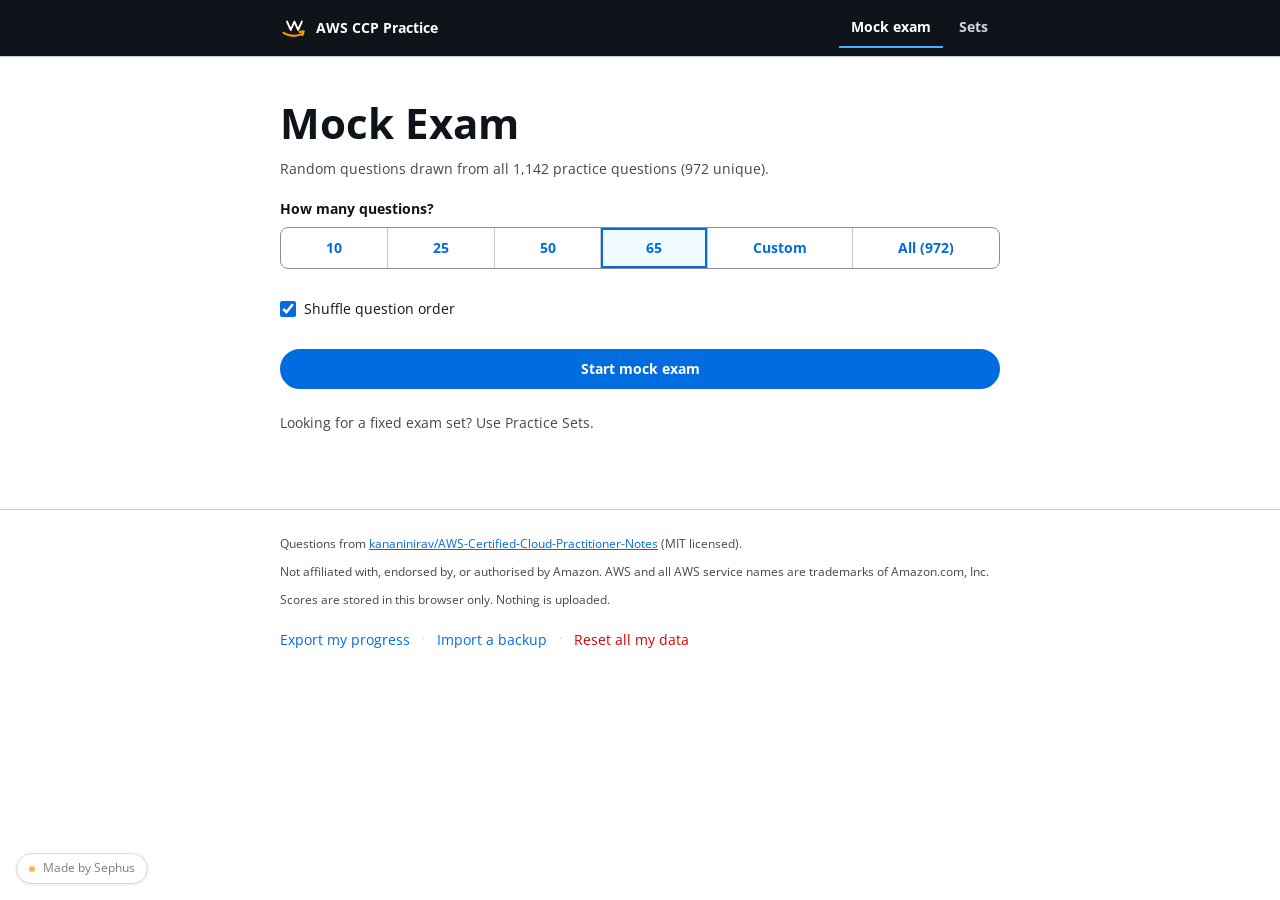
==== commit 2d08293f: "Self-host Open Sans so the Cloudscape typeface works offline Cloudscape's typography token names 'Op" ====
--- a/index.html
+++ b/index.html
@@ -9,7 +9,7 @@
 <link rel="manifest" href="manifest.webmanifest">
 <link rel="icon" href="assets/favicon.svg" type="image/svg+xml">
 <link rel="apple-touch-icon" href="assets/icon-192.png">
-<link rel="stylesheet" href="style.css?v=9">
+<link rel="stylesheet" href="style.css?v=12">
 <meta name="apple-mobile-web-app-capable" content="yes">
 <meta name="apple-mobile-web-app-title" content="CCP Practice">
 </head>
@@ -49,6 +49,6 @@
   </div>
 </footer>
 
-<script src="app.js?v=9"></script>
+<script src="app.js?v=12"></script>
 </body>
 </html>
--- a/style.css
+++ b/style.css
@@ -3,18 +3,30 @@
 
    Built on the AWS Cloudscape design system visual foundation.
    https://cloudscape.design/foundation/visual-foundation/
-
-   Custom properties below mirror Cloudscape CTI token names
-   (Category > Type > Item > State), and their values are copied from the official
-   @cloudscape-design/design-tokens package (index-visual-refresh.json) rather than
-   eyeballed. Reference the variables below in component styles; never write raw
-   hex values inline.
-
-   We are not loading Cloudscape's React component library — this is vanilla DOM —
-   so the components here are custom, but they follow Cloudscape's visual specs:
-   pill buttons (radius 20px), 16px containers, 8px inputs, 14px Open Sans body,
-   blue primary actions, and strict light/dark parity.
    ========================================================================== */
+
+/* --- Open Sans (self-hosted) ------------------------------------------------
+   Cloudscape's typography token names 'Open Sans' first, so it is shipped with
+   the app rather than loaded from a third-party CDN: the PWA must render in the
+   intended typeface offline, and this avoids leaking visitor IPs to Google.
+
+   Variable font, latin subset (U+0000-00FF plus common punctuation), one file
+   serving both 400 and 700. font-display: swap means text paints immediately in
+   the fallback and swaps in when ready, so there is no invisible-text flash.
+
+   Path is relative so the GitHub Pages subpath and any future host work unchanged.
+   -------------------------------------------------------------------------- */
+@font-face {
+  font-family: 'Open Sans';
+  font-style: normal;
+  font-weight: 400 700;
+  font-stretch: 100%;
+  font-display: swap;
+  src: url('assets/fonts/open-sans-latin.woff2') format('woff2');
+  unicode-range: U+0000-00FF, U+0131, U+0152-0153, U+02BB-02BC, U+02C6, U+02DA,
+    U+02DC, U+0304, U+0308, U+0329, U+2000-206F, U+20AC, U+2122, U+2191, U+2193,
+    U+2212, U+2215, U+FEFF, U+FFFD;
+}
 
 :root {
   color-scheme: light dark;
@@ -914,12 +926,15 @@
   }
 }
 
-/* Cloudscape Modal: 16px radius, header divider, footer actions. */
+/* Cloudscape Modal: 16px radius, header divider, footer actions.
+   Flex column so the grid scrolls while the header and footer stay in place. */
 .sheet {
   width: 100%;
   max-width: 600px;
   max-height: 85dvh;
-  overflow: auto;
+  display: flex;
+  flex-direction: column;
+  overflow: hidden;
   background: var(--color-background-container-content);
   border-radius: var(--border-radius-container) var(--border-radius-container) 0 0;
   padding: var(--space-l) var(--space-container-horizontal)
@@ -927,6 +942,18 @@
   box-shadow: 0 4px 20px var(--color-shadow-default);
 }
 
+/* The answer grid is the only scrolling region. */
+.sheet .grid {
+  overflow-y: auto;
+  min-height: 0;
+  padding-right: var(--space-xxs);
+}
+
+.sheet h2,
+.sheet-footer {
+  flex: none;
+}
+
 @media (min-width: 600px) {
   .sheet {
     border-radius: var(--border-radius-container);
@@ -993,6 +1020,7 @@
   margin: var(--space-s) 0 0;
   font-size: var(--font-size-body-s);
   color: var(--color-text-body-secondary);
+  flex: none;
 }
 
 .legend-row span {
@@ -1012,6 +1040,41 @@
 .legend-row i[data-state='answered'] {
   background: var(--color-background-item-selected);
   border-color: var(--color-border-item-selected);
+}
+
+/* Mirror the grid's current state: a strong inset ring, so it reads differently
+   from both "answered" and "not answered". */
+.legend-row i[data-state='current'] {
+  background: transparent;
+  border-color: var(--color-border-input-default);
+  box-shadow: inset 0 0 0 2px var(--color-border-item-selected);
+}
+
+.legend-row i[data-state='current'][data-answered='true'] {
+  background: var(--color-background-item-selected);
+  border-color: var(--color-border-item-selected);
+}
+
+/* Modal footer: finish action pushed to the right, with its warning above. */
+.sheet-footer {
+  margin-top: var(--space-m);
+  padding-top: var(--space-m);
+  border-top: 1px solid var(--color-border-divider-default);
+  display: flex;
+  flex-direction: column;
+  align-items: flex-end;
+  gap: var(--space-xs);
+}
+
+.sheet-note {
+  margin: 0;
+  align-self: stretch;
+  font-size: var(--font-size-body-s);
+  color: var(--color-text-body-secondary);
+}
+
+.sheet-footer .btn {
+  min-width: 140px;
 }
 
 /* -------------------------------------------------------------- results */
